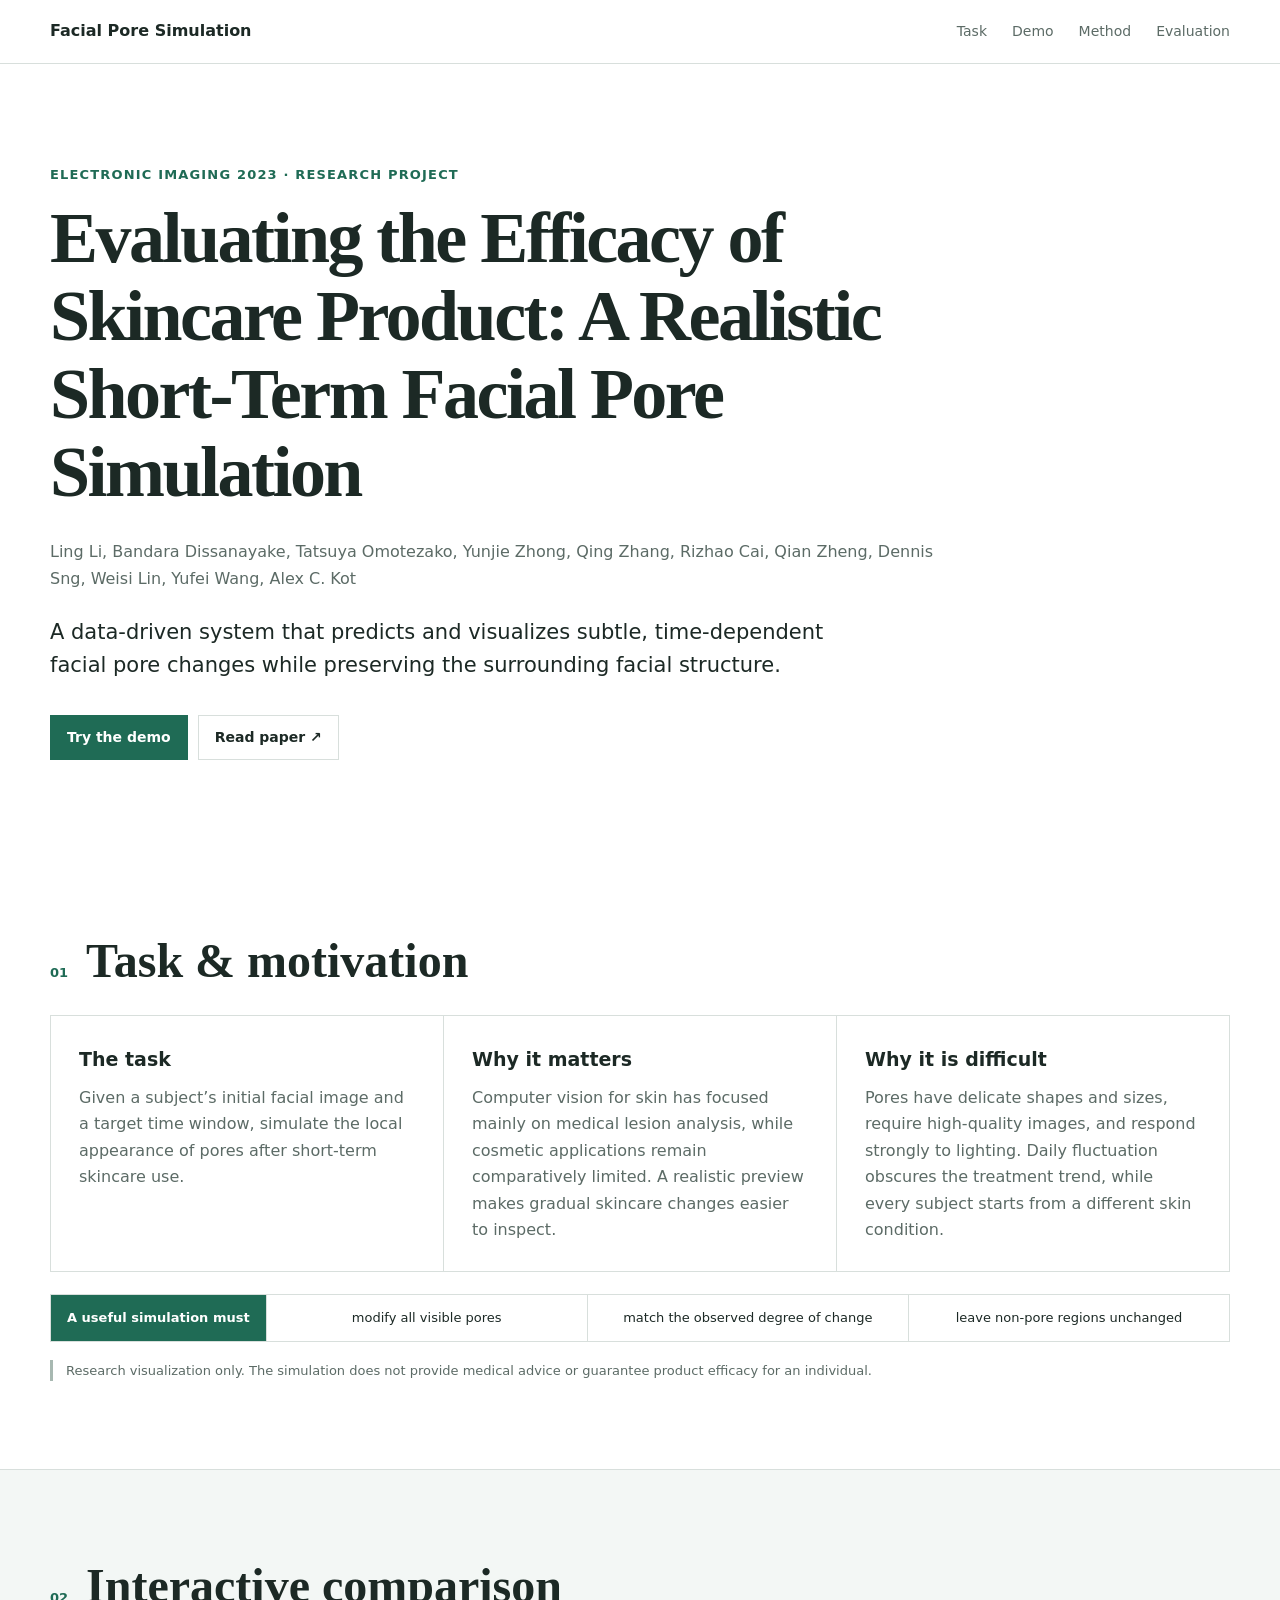
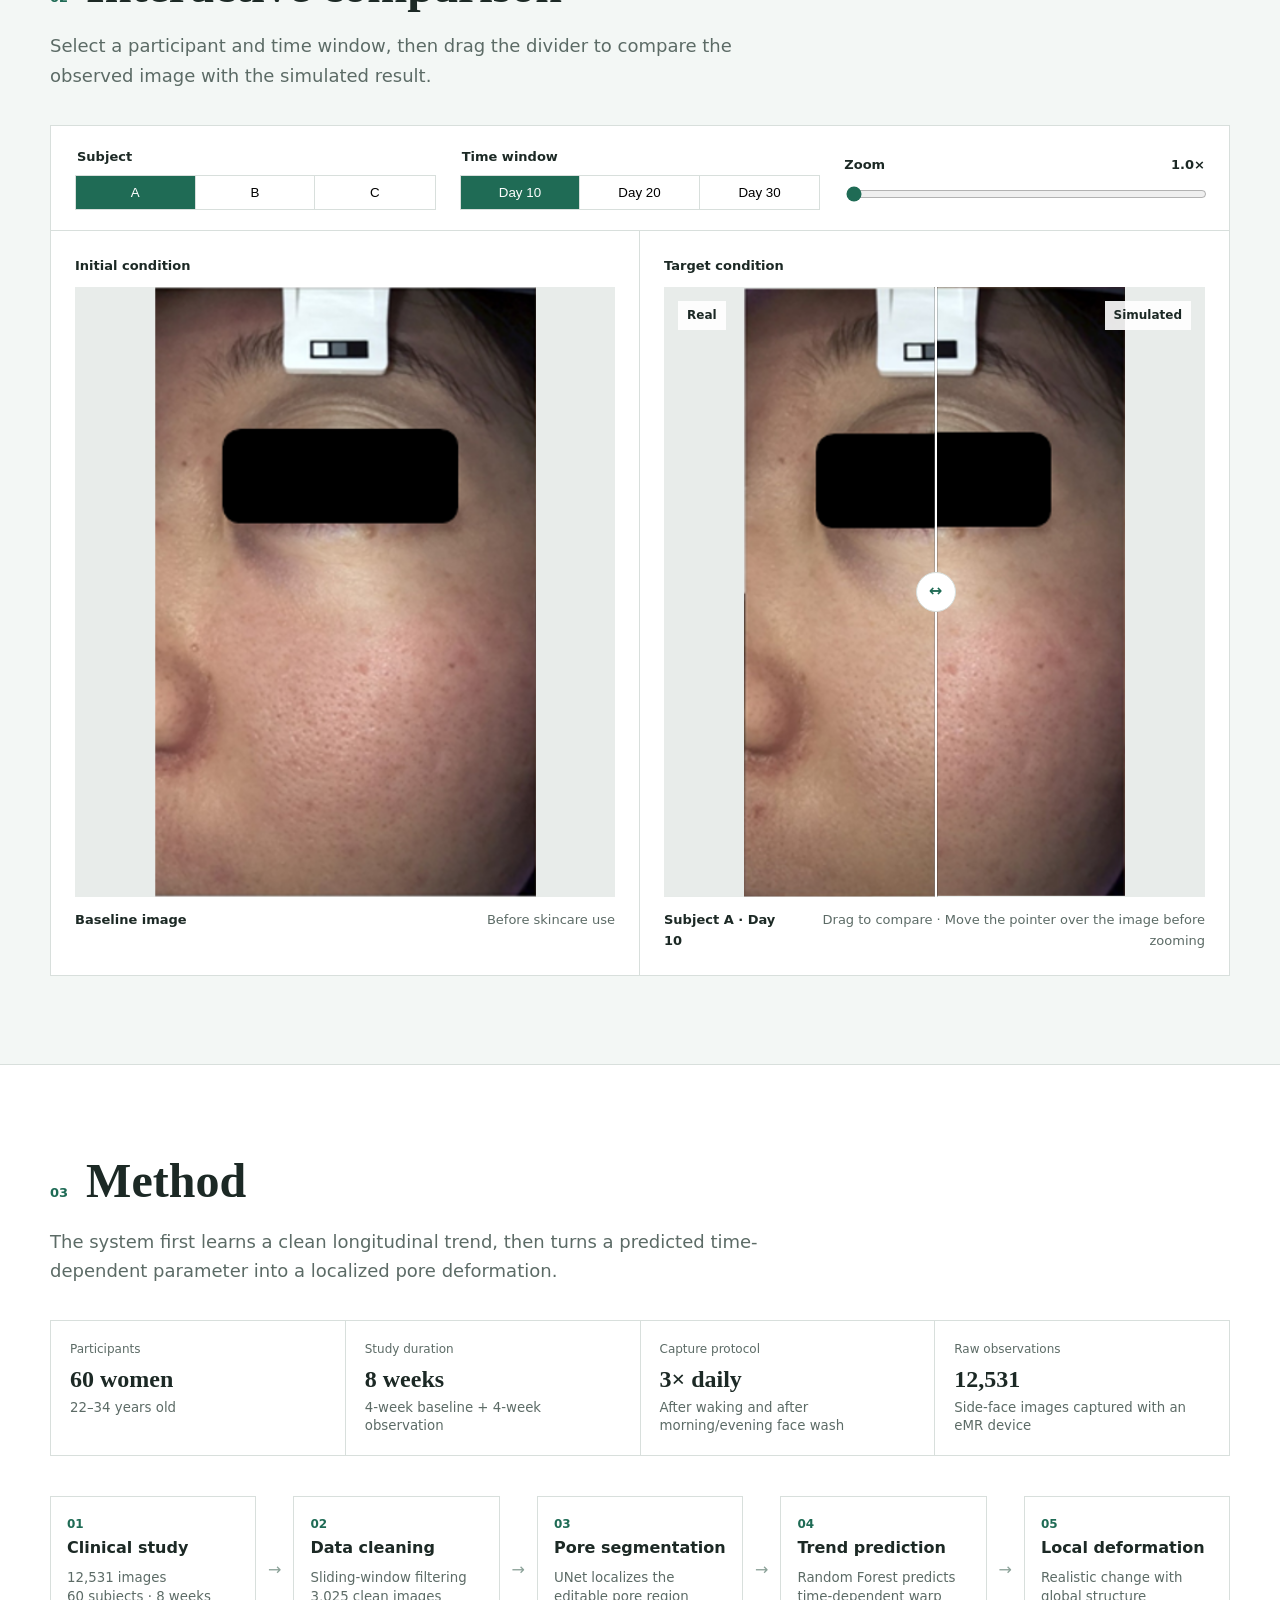
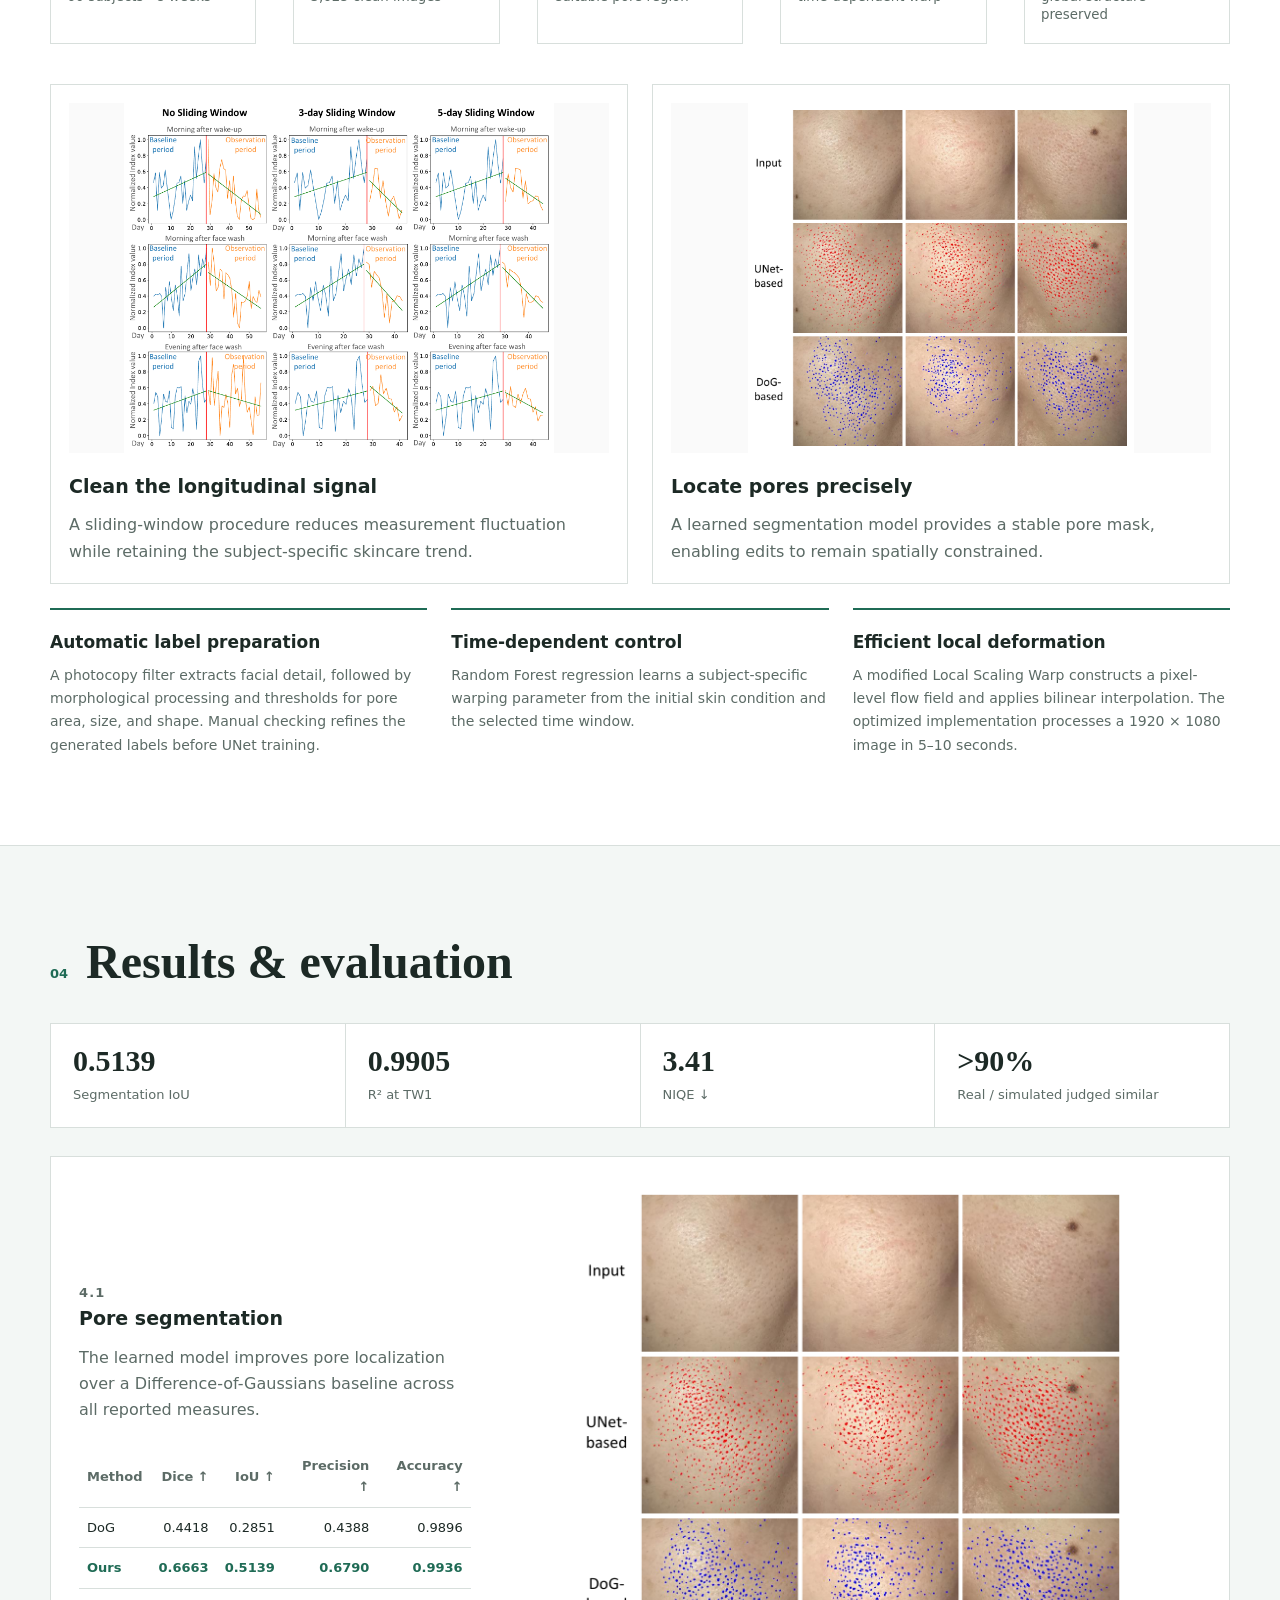
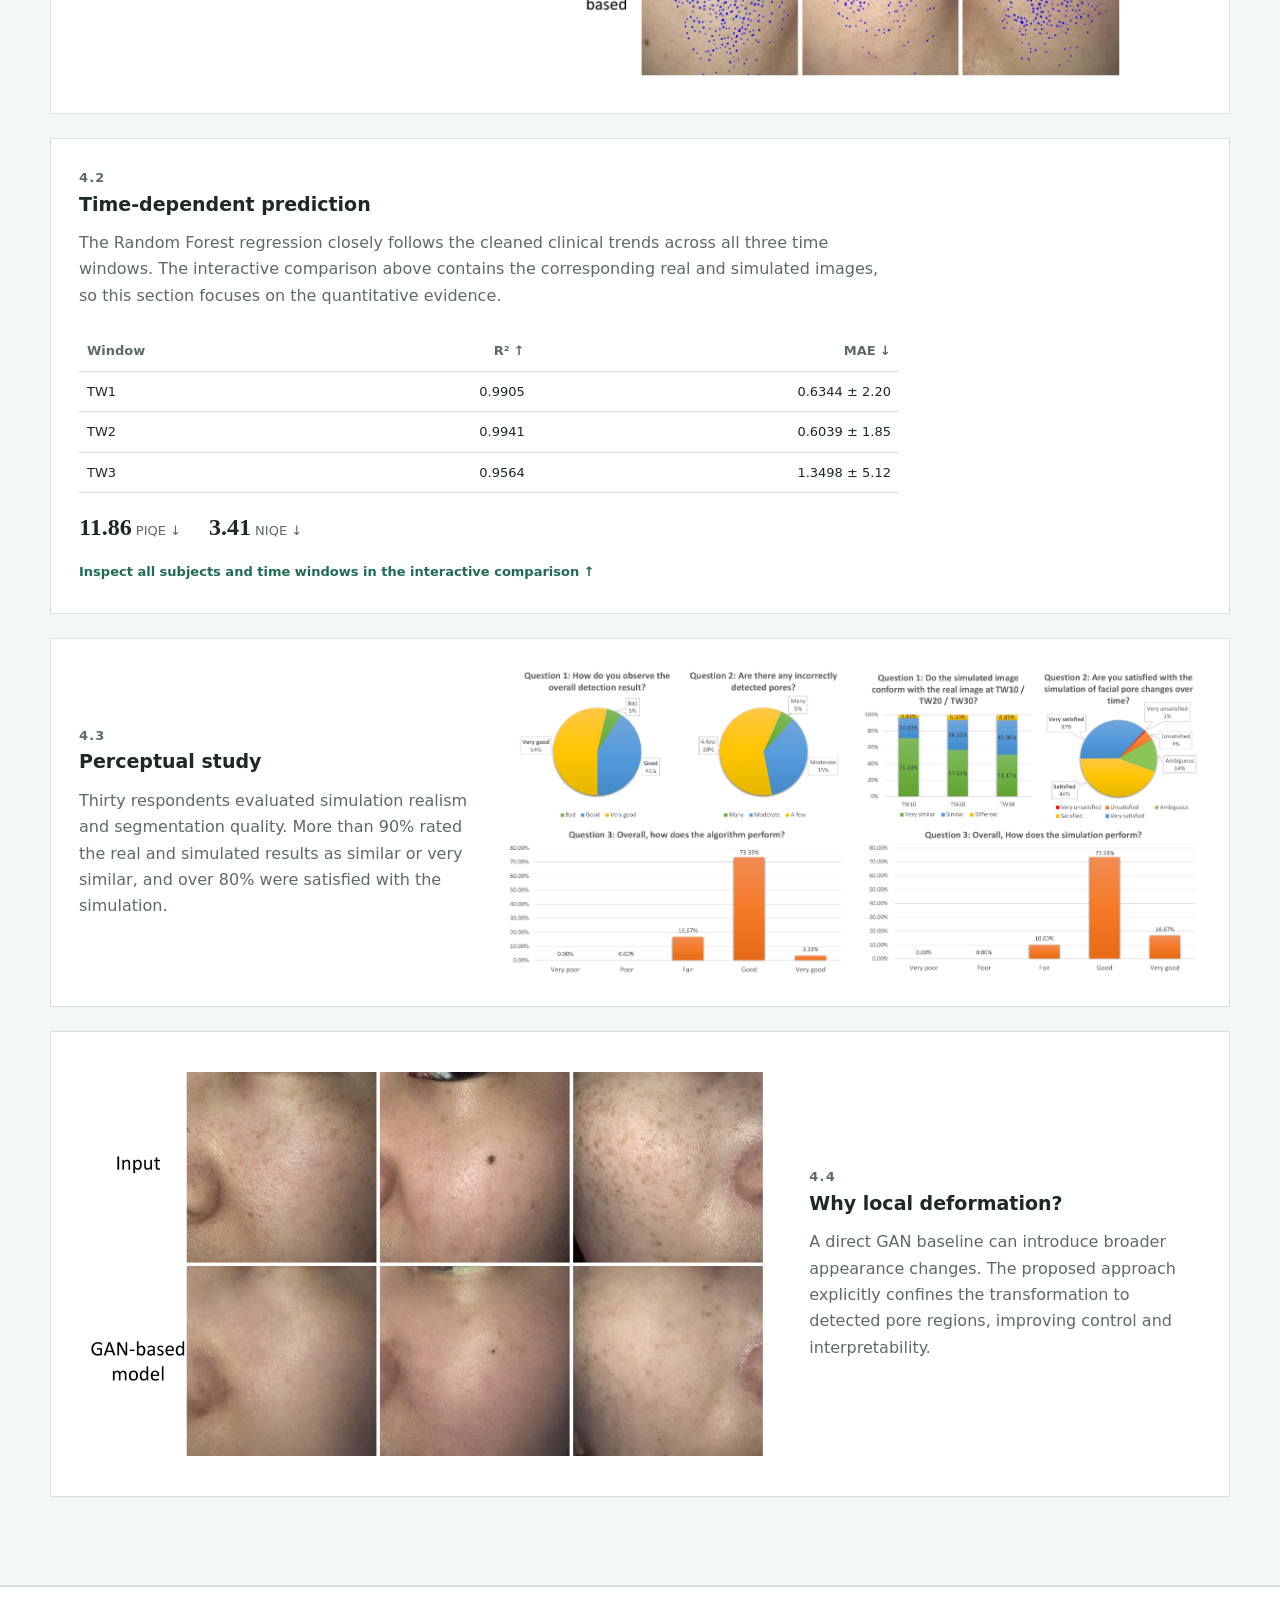
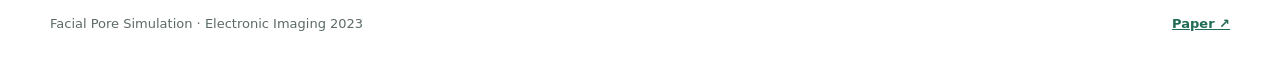
==== FacialPoreSimulation/index.html @ 1a98e74d "Initial research demo portfolio" ====
<!doctype html>
<html lang="en">
<head>
  <meta charset="utf-8">
  <meta name="viewport" content="width=device-width,initial-scale=1">
  <meta name="description" content="Interactive project page for short-term facial pore simulation.">
  <title>Facial Pore Simulation</title>
  <link rel="icon" href="data:image/svg+xml,<svg xmlns=%22http://www.w3.org/2000/svg%22 viewBox=%220 0 100 100%22><circle cx=%2250%22 cy=%2250%22 r=%2242%22 fill=%22%231f6b55%22/><circle cx=%2250%22 cy=%2250%22 r=%2212%22 fill=%22white%22/></svg>">
  <link rel="stylesheet" href="styles.css">
  <link rel="stylesheet" href="playground-layout.css">
</head>
<body>
  <header class="site-header">
    <a class="brand" href="#top">Facial Pore Simulation</a>
    <nav aria-label="Main navigation">
      <a href="#task">Task</a><a href="#demo">Demo</a><a href="#method">Method</a><a href="#evaluation">Evaluation</a>
    </nav>
  </header>

  <main id="top">
    <section class="hero wrap">
      <p class="eyebrow">Electronic Imaging 2023 · Research Project</p>
      <h1>Evaluating the Efficacy of Skincare Product: A Realistic Short-Term Facial Pore Simulation</h1>
      <p class="authors">Ling Li, Bandara Dissanayake, Tatsuya Omotezako, Yunjie Zhong, Qing Zhang, Rizhao Cai, Qian Zheng, Dennis Sng, Weisi Lin, Yufei Wang, Alex C. Kot</p>
      <p class="lead">A data-driven system that predicts and visualizes subtle, time-dependent facial pore changes while preserving the surrounding facial structure.</p>
      <div class="hero-actions"><a class="button primary" href="#demo">Try the demo</a><a class="button" href="assets/FacialPoreSimulation-paper.pdf" target="_blank">Read paper ↗</a></div>
    </section>

    <section id="task" class="section wrap">
      <div class="section-head"><span>01</span><h2>Task &amp; motivation</h2></div>
      <div class="task-grid">
        <article><h3>The task</h3><p>Given a subject’s initial facial image and a target time window, simulate the local appearance of pores after short-term skincare use.</p></article>
        <article><h3>Why it matters</h3><p>Computer vision for skin has focused mainly on medical lesion analysis, while cosmetic applications remain comparatively limited. A realistic preview makes gradual skincare changes easier to inspect.</p></article>
        <article><h3>Why it is difficult</h3><p>Pores have delicate shapes and sizes, require high-quality images, and respond strongly to lighting. Daily fluctuation obscures the treatment trend, while every subject starts from a different skin condition.</p></article>
      </div>
      <div class="requirements"><strong>A useful simulation must</strong><span>modify all visible pores</span><span>match the observed degree of change</span><span>leave non-pore regions unchanged</span></div>
      <p class="disclaimer">Research visualization only. The simulation does not provide medical advice or guarantee product efficacy for an individual.</p>
    </section>

    <section id="demo" class="section section-tint">
      <div class="wrap">
        <div class="section-head"><span>02</span><h2>Interactive comparison</h2></div>
        <p class="section-intro">Select a participant and time window, then drag the divider to compare the observed image with the simulated result.</p>
        <div class="playground">
          <aside class="controls">
            <fieldset><legend>Subject</legend><div class="segmented" id="subject-controls"><button class="active" data-subject="a">A</button><button data-subject="b">B</button><button data-subject="c">C</button></div></fieldset>
            <fieldset><legend>Time window</legend><div class="segmented" id="time-controls"><button class="active" data-time="tw10">Day 10</button><button data-time="tw20">Day 20</button><button data-time="tw30">Day 30</button></div></fieldset>
            <div class="zoom-control"><label class="zoom-label" for="zoom">Zoom <output id="zoom-value">1.0×</output></label><input id="zoom" type="range" min="1" max="2.5" step="0.1" value="1"></div>
          </aside>
          <div class="baseline-panel">
            <p class="panel-label">Initial condition</p>
            <div class="baseline"><img id="baseline-image" src="cases/a-baseline.png" alt="Initial facial image for Subject A"></div>
            <div class="viewer-note"><strong>Baseline image</strong><span>Before skincare use</span></div>
          </div>
          <div class="viewer-column">
            <p class="panel-label">Target condition</p>
            <div class="compare" id="compare" style="--position:50%;--zoom:1">
              <img id="sim-image" class="compare-image" src="cases/a-tw10-simulated.png" alt="Simulated result">
              <div class="real-layer"><img id="real-image" class="compare-image" src="cases/a-tw10-real.png" alt="Real observation"></div>
              <span class="tag tag-left">Real</span><span class="tag tag-right">Simulated</span><div class="divider" aria-hidden="true"></div>
              <input id="comparison-slider" aria-label="Compare real and simulated images" type="range" min="0" max="100" value="50">
            </div>
            <div class="viewer-note"><strong id="selection-title">Subject A · Day 10</strong><span>Drag to compare · Move the pointer over the image before zooming</span></div>
          </div>
        </div>
      </div>
    </section>

    <section id="method" class="section wrap">
      <div class="section-head"><span>03</span><h2>Method</h2></div>
      <p class="section-intro">The system first learns a clean longitudinal trend, then turns a predicted time-dependent parameter into a localized pore deformation.</p>
      <div class="study-design">
        <div><span>Participants</span><strong>60 women</strong><small>22–34 years old</small></div>
        <div><span>Study duration</span><strong>8 weeks</strong><small>4-week baseline + 4-week observation</small></div>
        <div><span>Capture protocol</span><strong>3× daily</strong><small>After waking and after morning/evening face wash</small></div>
        <div><span>Raw observations</span><strong>12,531</strong><small>Side-face images captured with an eMR device</small></div>
      </div>
      <div class="pipeline" aria-label="Method pipeline">
        <div><b>01</b><strong>Clinical study</strong><small>12,531 images<br>60 subjects · 8 weeks</small></div><i>→</i>
        <div><b>02</b><strong>Data cleaning</strong><small>Sliding-window filtering<br>3,025 clean images</small></div><i>→</i>
        <div><b>03</b><strong>Pore segmentation</strong><small>UNet localizes the<br>editable pore region</small></div><i>→</i>
        <div><b>04</b><strong>Trend prediction</strong><small>Random Forest predicts<br>time-dependent warp</small></div><i>→</i>
        <div><b>05</b><strong>Local deformation</strong><small>Realistic change with<br>global structure preserved</small></div>
      </div>
      <div class="method-grid">
        <article class="figure-card"><a href="assets/sliding-window.png" target="_blank"><img src="assets/sliding-window.png" alt="Sliding-window data cleaning"></a><h3>Clean the longitudinal signal</h3><p>A sliding-window procedure reduces measurement fluctuation while retaining the subject-specific skincare trend.</p></article>
        <article class="figure-card"><a href="assets/segmentation-comparison.png" target="_blank"><img src="assets/segmentation-comparison.png" alt="Pore segmentation comparison"></a><h3>Locate pores precisely</h3><p>A learned segmentation model provides a stable pore mask, enabling edits to remain spatially constrained.</p></article>
      </div>
      <div class="method-notes">
        <article><h3>Automatic label preparation</h3><p>A photocopy filter extracts facial detail, followed by morphological processing and thresholds for pore area, size, and shape. Manual checking refines the generated labels before UNet training.</p></article>
        <article><h3>Time-dependent control</h3><p>Random Forest regression learns a subject-specific warping parameter from the initial skin condition and the selected time window.</p></article>
        <article><h3>Efficient local deformation</h3><p>A modified Local Scaling Warp constructs a pixel-level flow field and applies bilinear interpolation. The optimized implementation processes a 1920 × 1080 image in 5–10 seconds.</p></article>
      </div>
    </section>

    <section id="evaluation" class="section section-tint">
      <div class="wrap">
        <div class="section-head"><span>04</span><h2>Results &amp; evaluation</h2></div>
        <div class="metrics">
          <div><strong>0.5139</strong><span>Segmentation IoU</span></div><div><strong>0.9905</strong><span>R² at TW1</span></div><div><strong>3.41</strong><span>NIQE ↓</span></div><div><strong>&gt;90%</strong><span>Real / simulated judged similar</span></div>
        </div>

        <article class="eval-block"><div class="eval-copy"><p class="subnumber">4.1</p><h3>Pore segmentation</h3><p>The learned model improves pore localization over a Difference-of-Gaussians baseline across all reported measures.</p><table><thead><tr><th>Method</th><th>Dice ↑</th><th>IoU ↑</th><th>Precision ↑</th><th>Accuracy ↑</th></tr></thead><tbody><tr><td>DoG</td><td>0.4418</td><td>0.2851</td><td>0.4388</td><td>0.9896</td></tr><tr class="best"><td>Ours</td><td>0.6663</td><td>0.5139</td><td>0.6790</td><td>0.9936</td></tr></tbody></table></div><a class="eval-figure" href="assets/segmentation-comparison.png" target="_blank"><img src="assets/segmentation-comparison.png" alt="Segmentation comparison results"></a></article>

        <article class="eval-block eval-text-only"><div class="eval-copy"><p class="subnumber">4.2</p><h3>Time-dependent prediction</h3><p>The Random Forest regression closely follows the cleaned clinical trends across all three time windows. The interactive comparison above contains the corresponding real and simulated images, so this section focuses on the quantitative evidence.</p><table><thead><tr><th>Window</th><th>R² ↑</th><th>MAE ↓</th></tr></thead><tbody><tr><td>TW1</td><td>0.9905</td><td>0.6344 ± 2.20</td></tr><tr><td>TW2</td><td>0.9941</td><td>0.6039 ± 1.85</td></tr><tr><td>TW3</td><td>0.9564</td><td>1.3498 ± 5.12</td></tr></tbody></table><div class="quality-inline"><span><strong>11.86</strong> PIQE ↓</span><span><strong>3.41</strong> NIQE ↓</span></div><a class="inline-link" href="#demo">Inspect all subjects and time windows in the interactive comparison ↑</a></div></article>

        <article class="eval-block"><div class="eval-copy"><p class="subnumber">4.3</p><h3>Perceptual study</h3><p>Thirty respondents evaluated simulation realism and segmentation quality. More than 90% rated the real and simulated results as similar or very similar, and over 80% were satisfied with the simulation.</p></div><div class="study-pair"><a href="assets/segmentation-study.png" target="_blank"><img src="assets/segmentation-study.png" alt="Segmentation perception study"></a><a href="assets/simulation-study.png" target="_blank"><img src="assets/simulation-study.png" alt="Simulation perception study"></a></div></article>

        <article class="eval-block reverse"><div class="eval-copy"><p class="subnumber">4.4</p><h3>Why local deformation?</h3><p>A direct GAN baseline can introduce broader appearance changes. The proposed approach explicitly confines the transformation to detected pore regions, improving control and interpretability.</p></div><a class="eval-figure" href="assets/gan-baseline.png" target="_blank"><img src="assets/gan-baseline.png" alt="GAN baseline comparison"></a></article>
      </div>
    </section>
  </main>
  <footer><div class="wrap"><span>Facial Pore Simulation · Electronic Imaging 2023</span><a href="assets/FacialPoreSimulation-paper.pdf" target="_blank">Paper ↗</a></div></footer>
  <script src="app.js"></script>
</body>
</html>
---- FacialPoreSimulation/styles.css ----
:root{--ink:#1c2925;--muted:#5c6b66;--line:#d8dfdc;--green:#1f6b55;--pale:#f3f7f5;--white:#fff;--max:1180px}*{box-sizing:border-box}html{scroll-behavior:smooth}body{margin:0;color:var(--ink);font:16px/1.65 Inter,ui-sans-serif,system-ui,-apple-system,BlinkMacSystemFont,"Segoe UI",sans-serif;background:#fff}img{display:block;max-width:100%}a{color:inherit}.wrap{width:min(calc(100% - 40px),var(--max));margin:auto}.site-header{height:64px;padding:0 max(20px,calc((100% - var(--max))/2));display:flex;align-items:center;justify-content:space-between;border-bottom:1px solid var(--line);background:rgba(255,255,255,.96);position:sticky;top:0;z-index:20}.brand{font-weight:750;text-decoration:none}.site-header nav{display:flex;gap:25px}.site-header nav a{font-size:14px;text-decoration:none;color:var(--muted)}.site-header nav a:hover{color:var(--green)}.hero{padding:100px 0 85px}.eyebrow,.subnumber{margin:0 0 15px;color:var(--green);font-size:13px;font-weight:800;letter-spacing:.09em;text-transform:uppercase}.hero h1{max-width:980px;margin:0;font-family:Georgia,serif;font-size:clamp(42px,6vw,72px);line-height:1.08;letter-spacing:-.035em}.authors{max-width:920px;margin:28px 0 0;color:var(--muted)}.lead{max-width:780px;margin:24px 0 0;font-size:21px;line-height:1.55}.hero-actions{display:flex;gap:10px;margin-top:34px}.button{display:inline-block;padding:10px 16px;border:1px solid var(--line);text-decoration:none;font-weight:700;font-size:14px}.button.primary{color:#fff;background:var(--green);border-color:var(--green)}.section{padding:88px 0}.section-tint{background:var(--pale);border-block:1px solid var(--line)}.section-head{display:flex;align-items:baseline;gap:18px;margin-bottom:26px}.section-head span{color:var(--green);font-size:13px;font-weight:800}.section h2{margin:0;font:700 clamp(32px,4vw,48px)/1.15 Georgia,serif}.section-intro{max-width:760px;margin:-8px 0 34px;color:var(--muted);font-size:18px}.task-grid{display:grid;grid-template-columns:repeat(3,1fr);gap:1px;background:var(--line);border:1px solid var(--line)}.task-grid article{padding:28px;background:#fff}.task-grid h3,.figure-card h3,.eval-copy h3{margin:0 0 10px;font-size:19px}.task-grid p,.figure-card p,.eval-copy p{margin:0;color:var(--muted)}.disclaimer{margin:18px 0 0;padding-left:13px;border-left:3px solid #a7b8b1;color:var(--muted);font-size:13px}.playground{display:grid;grid-template-columns:250px 1fr;border:1px solid var(--line);background:#fff}.controls{padding:24px;border-right:1px solid var(--line)}fieldset{padding:0;margin:0 0 22px;border:0}legend,.control-label,.zoom-label{display:block;margin-bottom:8px;font-size:13px;font-weight:750}.segmented{display:grid;grid-template-columns:repeat(3,1fr);border:1px solid var(--line)}.segmented button{padding:9px 5px;border:0;border-right:1px solid var(--line);background:#fff;cursor:pointer}.segmented button:last-child{border:0}.segmented button.active{background:var(--green);color:#fff}.baseline{margin:22px 0}.baseline img{width:100%;height:190px;object-fit:cover;object-position:center 40%;background:#eee}.baseline small{display:block;margin-top:7px;color:var(--muted)}.zoom-label{display:flex;justify-content:space-between}.controls input{width:100%;accent-color:var(--green)}.viewer-column{min-width:0;padding:24px}.compare{--position:50%;--zoom:1;position:relative;height:610px;overflow:hidden;background:#e8ecea;touch-action:none}.compare-image{position:absolute;width:100%;height:100%;object-fit:contain;background:#e8ecea;transform:scale(var(--zoom));transform-origin:var(--origin-x,50%) var(--origin-y,50%)}.real-layer{position:absolute;inset:0;overflow:hidden;clip-path:inset(0 calc(100% - var(--position)) 0 0)}.real-layer .compare-image{max-width:none}.divider{position:absolute;z-index:4;top:0;bottom:0;left:var(--position);width:2px;background:#fff;box-shadow:0 0 0 1px rgba(0,0,0,.2)}.divider:after{content:"↔";position:absolute;top:50%;left:50%;transform:translate(-50%,-50%);display:grid;place-items:center;width:38px;height:38px;border-radius:50%;color:var(--green);background:#fff;border:1px solid var(--line);font-weight:800}.compare>input{position:absolute;z-index:5;inset:0;width:100%;height:100%;margin:0;opacity:0;cursor:ew-resize}.tag{position:absolute;z-index:6;top:14px;padding:5px 9px;background:rgba(255,255,255,.9);font-size:12px;font-weight:800;pointer-events:none}.tag-left{left:14px}.tag-right{right:14px}.viewer-note{display:flex;justify-content:space-between;gap:20px;margin-top:12px;font-size:13px}.viewer-note span{color:var(--muted);text-align:right}.pipeline{display:grid;grid-template-columns:1fr auto 1fr auto 1fr auto 1fr auto 1fr;gap:12px;align-items:stretch;margin:40px 0}.pipeline div{padding:18px 16px;border:1px solid var(--line);background:#fff}.pipeline b{display:block;color:var(--green);font-size:12px}.pipeline strong,.pipeline small{display:block}.pipeline small{margin-top:8px;color:var(--muted);line-height:1.4}.pipeline i{align-self:center;color:#8ba198;font-style:normal}.method-grid{display:grid;grid-template-columns:1fr 1fr;gap:24px}.figure-card{border:1px solid var(--line);padding:18px}.figure-card a{display:flex;align-items:center;justify-content:center;height:350px;background:#fafafa}.figure-card img{width:100%;height:100%;object-fit:contain}.figure-card h3{margin-top:18px}.metrics{display:grid;grid-template-columns:repeat(4,1fr);gap:1px;background:var(--line);border:1px solid var(--line);margin:34px 0 28px}.metrics div{padding:22px;background:#fff}.metrics strong,.metrics span{display:block}.metrics strong{font:700 30px/1 Georgia,serif}.metrics span{margin-top:8px;color:var(--muted);font-size:13px}.eval-block{display:grid;grid-template-columns:minmax(280px,.72fr) minmax(0,1.28fr);gap:34px;align-items:center;margin-top:24px;padding:28px;border:1px solid var(--line);background:#fff}.eval-block.reverse{grid-template-columns:minmax(0,1.28fr) minmax(280px,.72fr)}.eval-block.reverse .eval-copy{order:2}.eval-figure{display:flex;align-items:center;justify-content:center;min-height:310px}.eval-figure img{width:100%;max-height:500px;object-fit:contain}.eval-figure.wide{min-height:360px}.eval-copy table{width:100%;margin-top:22px;border-collapse:collapse;font-size:13px}.eval-copy th,.eval-copy td{padding:9px 8px;border-bottom:1px solid var(--line);text-align:right}.eval-copy th:first-child,.eval-copy td:first-child{text-align:left}.eval-copy th{color:var(--muted);font-weight:650}.eval-copy tr.best{color:var(--green);font-weight:750}.study-pair{display:grid;grid-template-columns:1fr 1fr;gap:14px}.study-pair a{display:flex;align-items:center;min-height:300px}.study-pair img{width:100%;max-height:440px;object-fit:contain}footer{padding:26px 0;border-top:1px solid var(--line);font-size:13px;color:var(--muted)}footer .wrap{display:flex;justify-content:space-between}footer a{color:var(--green);font-weight:700}@media(max-width:850px){.site-header nav{display:none}.hero{padding:70px 0}.task-grid,.method-grid{grid-template-columns:1fr}.playground{grid-template-columns:1fr}.controls{border-right:0;border-bottom:1px solid var(--line)}.baseline img{height:220px}.compare{height:520px}.pipeline{grid-template-columns:1fr}.pipeline i{display:none}.metrics{grid-template-columns:1fr 1fr}.eval-block,.eval-block.reverse{grid-template-columns:1fr}.eval-block.reverse .eval-copy{order:0}.study-pair{grid-template-columns:1fr}.viewer-note{display:block}.viewer-note span{display:block;text-align:left}}@media(max-width:520px){.wrap{width:min(calc(100% - 24px),var(--max))}.hero h1{font-size:38px}.section{padding:64px 0}.playground,.eval-block{margin-inline:-4px}.viewer-column,.controls,.eval-block{padding:16px}.compare{height:440px}.metrics{grid-template-columns:1fr}.hero-actions{flex-wrap:wrap}}
---- FacialPoreSimulation/playground-layout.css ----
.playground{grid-template-columns:1fr 1fr}
.controls{grid-column:1/-1;display:grid;grid-template-columns:1fr 1fr 1fr;gap:24px;align-items:end;padding:20px 24px;border-right:0;border-bottom:1px solid var(--line)}
.controls fieldset{margin:0}
.baseline-panel,.viewer-column{min-width:0;padding:24px}
.baseline-panel{border-right:1px solid var(--line)}
.panel-label{display:block;margin:0 0 10px;font-size:13px;font-weight:750}
.baseline{height:610px;margin:0;overflow:hidden;background:#e8ecea}
.baseline img{width:100%;height:100%;object-fit:contain;background:#e8ecea}
@media(max-width:850px){.playground{grid-template-columns:1fr}.controls{grid-column:auto;grid-template-columns:1fr}.baseline-panel{border-right:0;border-bottom:1px solid var(--line)}.baseline,.compare{height:520px}}
@media(max-width:520px){.baseline-panel{padding:16px}.baseline,.compare{height:440px}}
.requirements{display:flex;gap:0;margin-top:22px;border:1px solid var(--line);font-size:13px}.requirements strong,.requirements span{padding:12px 16px}.requirements strong{color:#fff;background:var(--green)}.requirements span{flex:1;border-left:1px solid var(--line);text-align:center}.study-design{display:grid;grid-template-columns:repeat(4,1fr);gap:1px;margin:34px 0;background:var(--line);border:1px solid var(--line)}.study-design div{padding:19px;background:#fff}.study-design span,.study-design strong,.study-design small{display:block}.study-design span{color:var(--muted);font-size:12px}.study-design strong{margin:5px 0;font:700 24px/1.2 Georgia,serif}.study-design small{color:var(--muted);line-height:1.4}.method-notes{display:grid;grid-template-columns:repeat(3,1fr);gap:24px;margin-top:24px}.method-notes article{padding-top:18px;border-top:2px solid var(--green)}.method-notes h3{margin:0 0 8px;font-size:17px}.method-notes p{margin:0;color:var(--muted);font-size:14px}.eval-block.eval-text-only{display:block}.eval-text-only .eval-copy{max-width:820px}.quality-inline{display:flex;gap:28px;margin-top:22px}.quality-inline span{color:var(--muted);font-size:13px}.quality-inline strong{color:var(--ink);font:700 24px/1 Georgia,serif}.inline-link{display:inline-block;margin-top:20px;color:var(--green);font-size:13px;font-weight:750;text-decoration:none}@media(max-width:850px){.requirements{display:grid}.requirements span{border-left:0;border-top:1px solid var(--line);text-align:left}.study-design{grid-template-columns:1fr 1fr}.method-notes{grid-template-columns:1fr}}@media(max-width:520px){.study-design{grid-template-columns:1fr}}
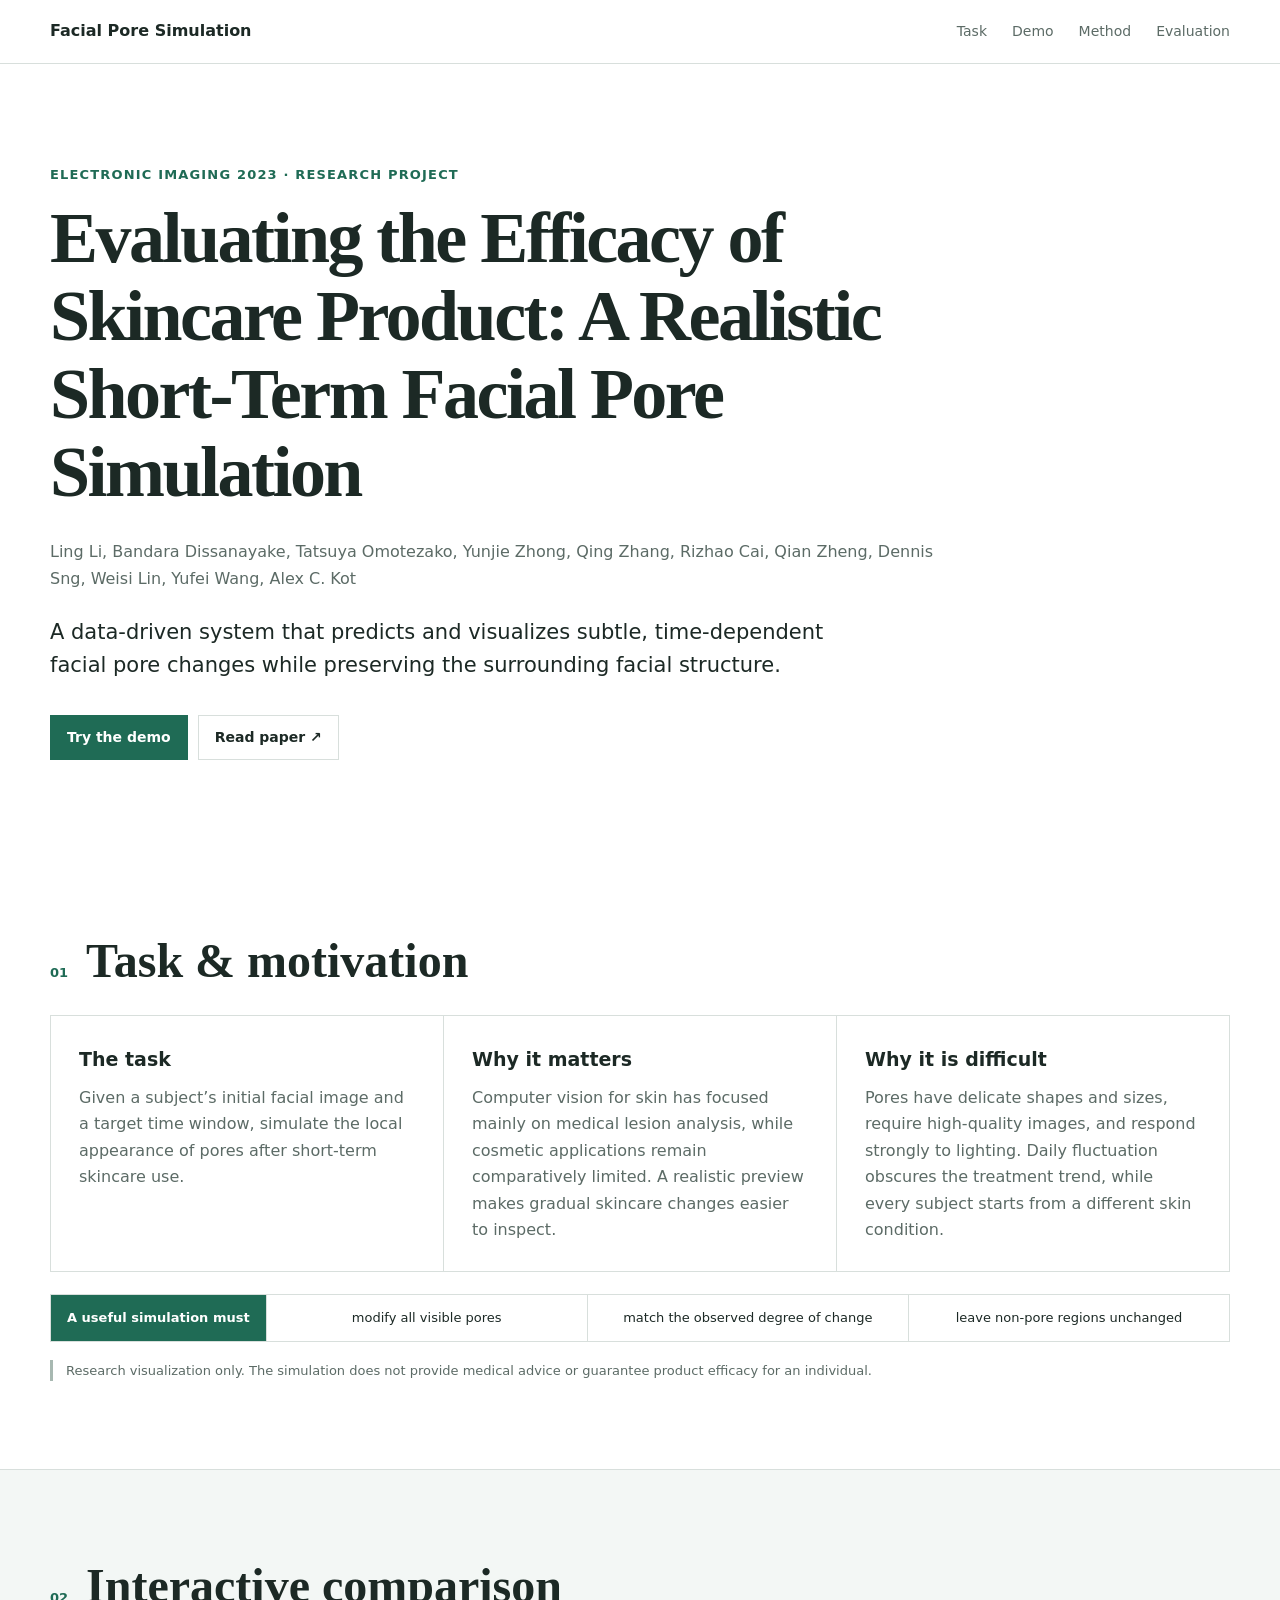
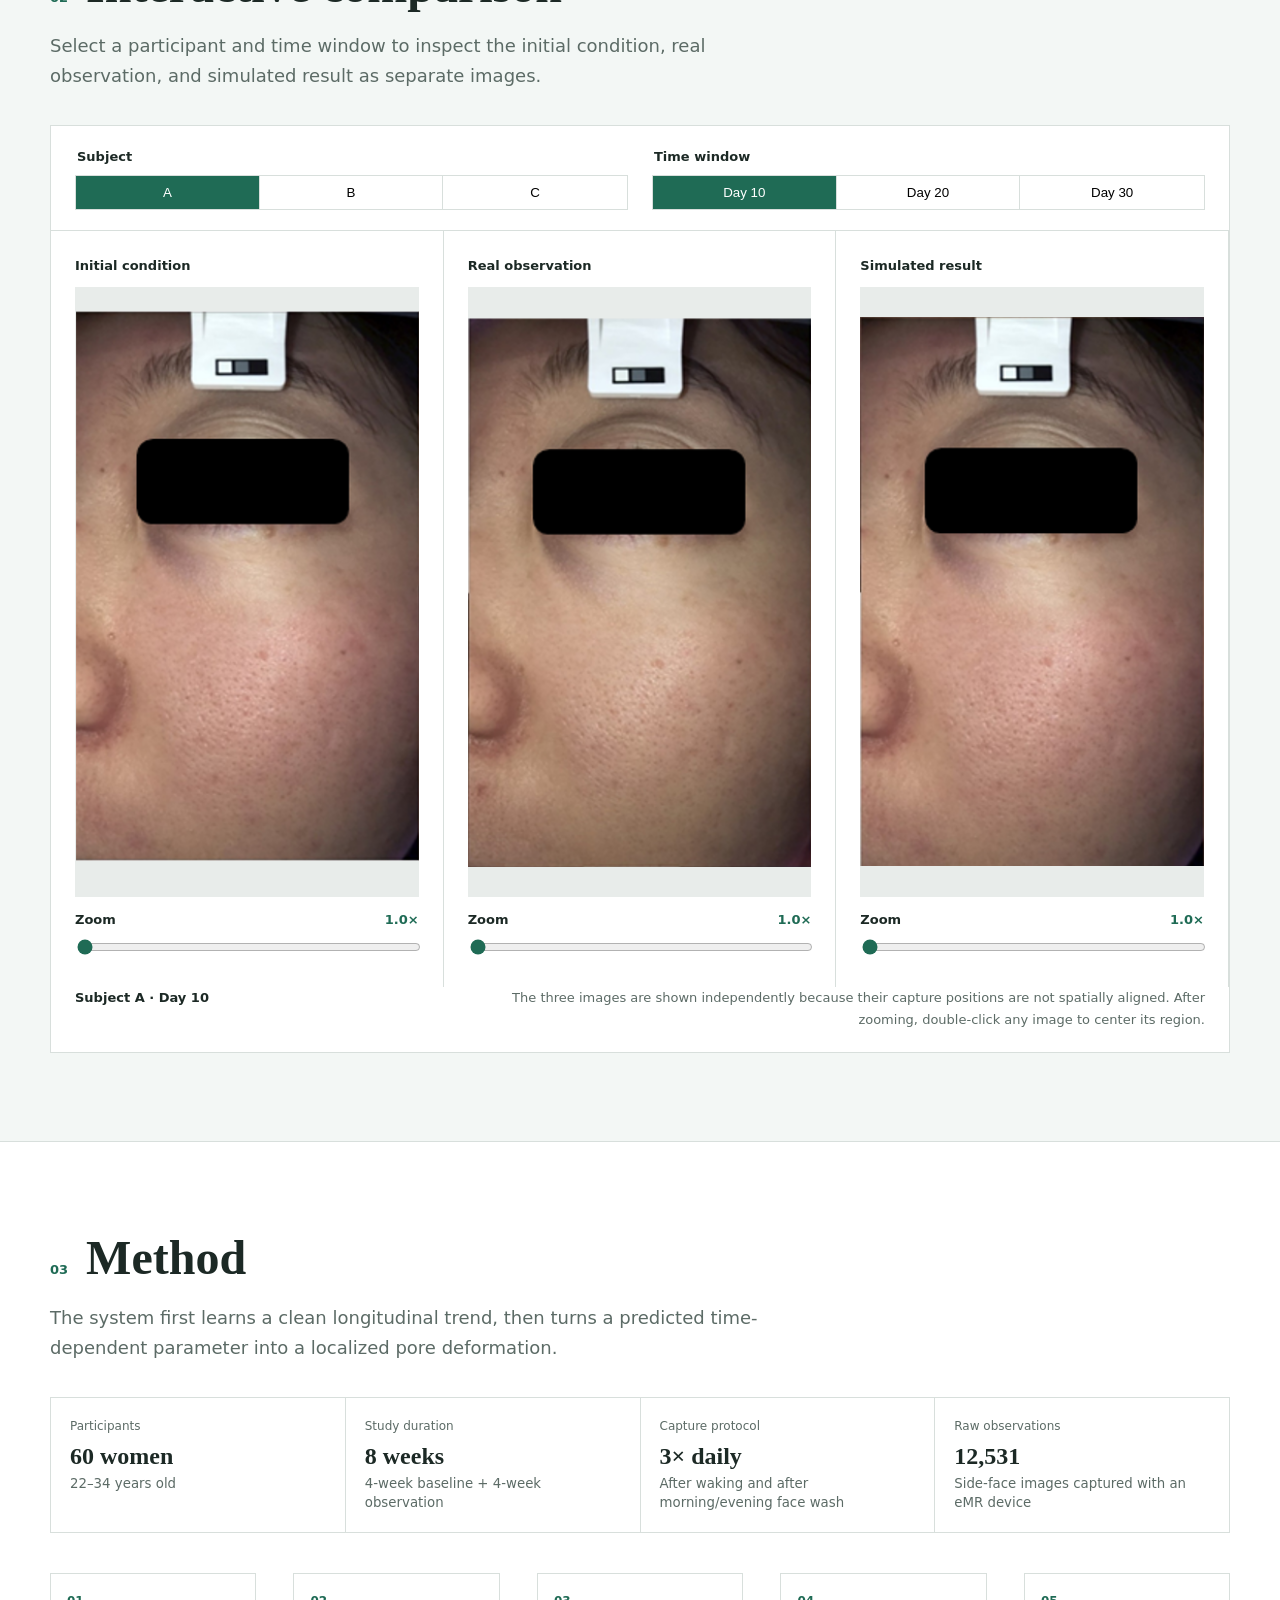
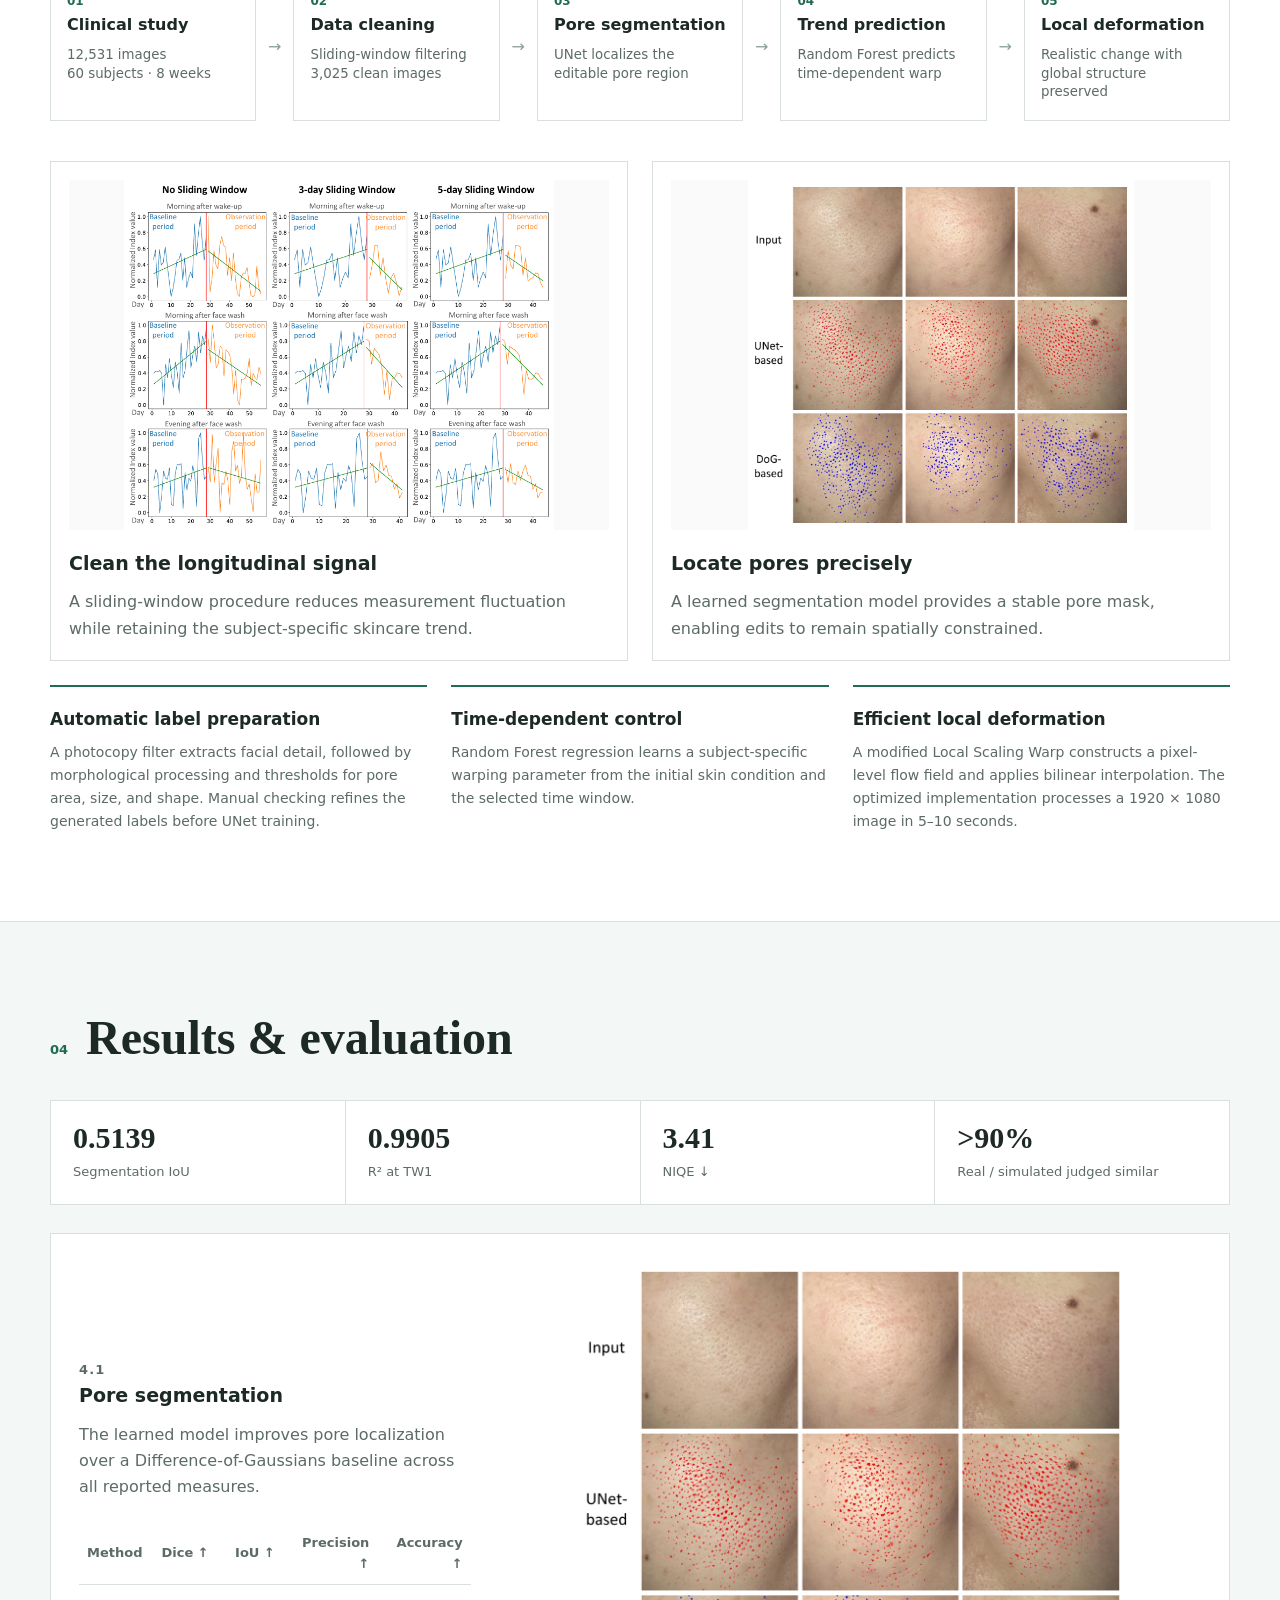
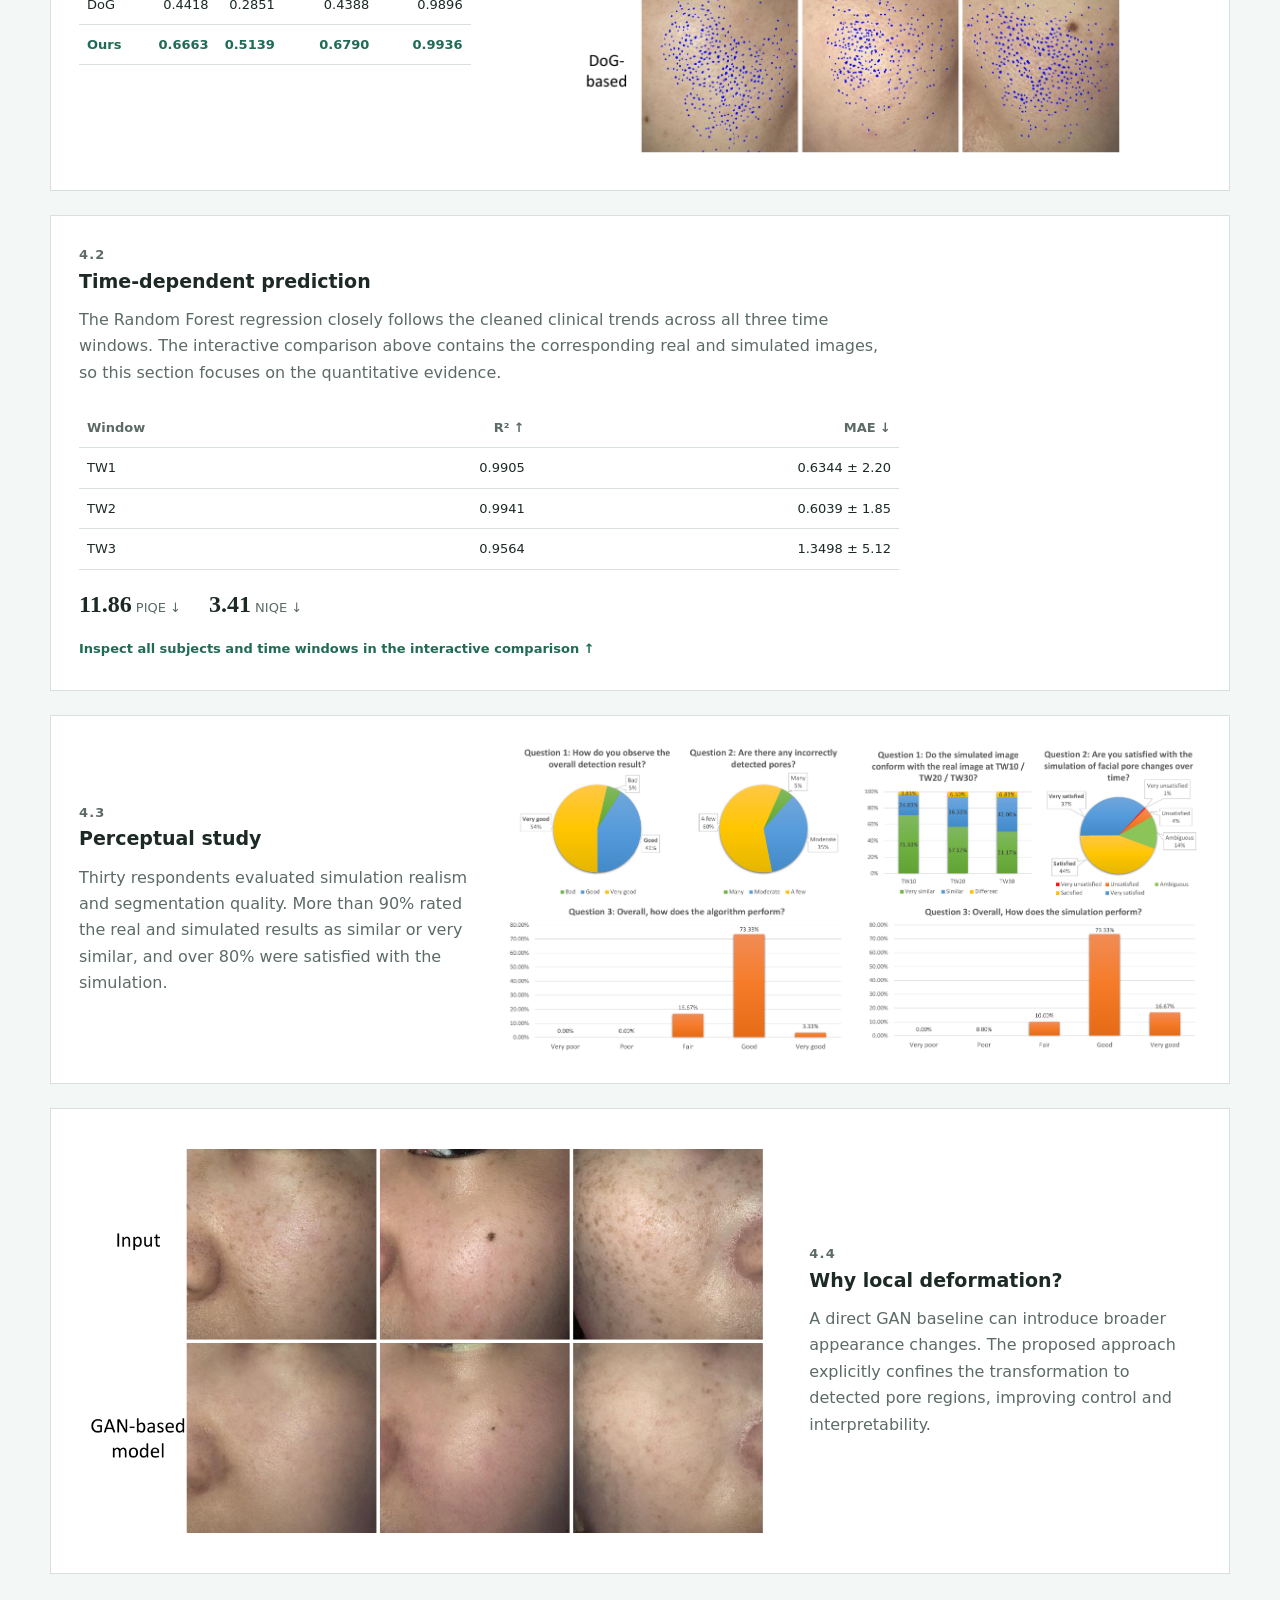
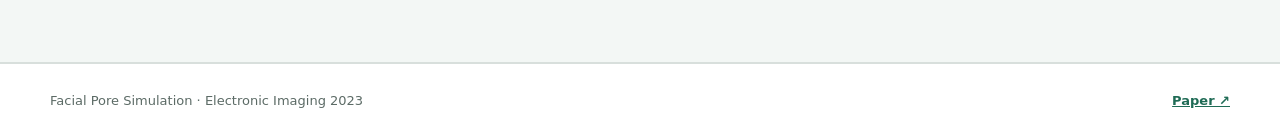
==== commit 8082a9ca: "Improve pore demo image inspection" ====
--- a/FacialPoreSimulation/index.html
+++ b/FacialPoreSimulation/index.html
@@ -8,6 +8,7 @@
   <link rel="icon" href="data:image/svg+xml,<svg xmlns=%22http://www.w3.org/2000/svg%22 viewBox=%220 0 100 100%22><circle cx=%2250%22 cy=%2250%22 r=%2242%22 fill=%22%231f6b55%22/><circle cx=%2250%22 cy=%2250%22 r=%2212%22 fill=%22white%22/></svg>">
   <link rel="stylesheet" href="styles.css">
   <link rel="stylesheet" href="playground-layout.css">
+  <link rel="stylesheet" href="comparison-interaction.css">
 </head>
 <body>
   <header class="site-header">
@@ -40,28 +41,20 @@
     <section id="demo" class="section section-tint">
       <div class="wrap">
         <div class="section-head"><span>02</span><h2>Interactive comparison</h2></div>
-        <p class="section-intro">Select a participant and time window, then drag the divider to compare the observed image with the simulated result.</p>
+        <p class="section-intro">Select a participant and time window to inspect the initial condition, real observation, and simulated result as separate images.</p>
         <div class="playground">
           <aside class="controls">
             <fieldset><legend>Subject</legend><div class="segmented" id="subject-controls"><button class="active" data-subject="a">A</button><button data-subject="b">B</button><button data-subject="c">C</button></div></fieldset>
             <fieldset><legend>Time window</legend><div class="segmented" id="time-controls"><button class="active" data-time="tw10">Day 10</button><button data-time="tw20">Day 20</button><button data-time="tw30">Day 30</button></div></fieldset>
-            <div class="zoom-control"><label class="zoom-label" for="zoom">Zoom <output id="zoom-value">1.0×</output></label><input id="zoom" type="range" min="1" max="2.5" step="0.1" value="1"></div>
           </aside>
           <div class="baseline-panel">
             <p class="panel-label">Initial condition</p>
-            <div class="baseline"><img id="baseline-image" src="cases/a-baseline.png" alt="Initial facial image for Subject A"></div>
-            <div class="viewer-note"><strong>Baseline image</strong><span>Before skincare use</span></div>
+            <div class="baseline" id="baseline-view"><img id="baseline-image" src="cases/a-baseline.png" alt="Initial facial image for Subject A"></div>
+            <div class="individual-zoom"><label for="baseline-zoom">Zoom <output id="baseline-zoom-value">1.0×</output></label><input id="baseline-zoom" type="range" min="1" max="2.5" step="0.1" value="1"></div>
           </div>
-          <div class="viewer-column">
-            <p class="panel-label">Target condition</p>
-            <div class="compare" id="compare" style="--position:50%;--zoom:1">
-              <img id="sim-image" class="compare-image" src="cases/a-tw10-simulated.png" alt="Simulated result">
-              <div class="real-layer"><img id="real-image" class="compare-image" src="cases/a-tw10-real.png" alt="Real observation"></div>
-              <span class="tag tag-left">Real</span><span class="tag tag-right">Simulated</span><div class="divider" aria-hidden="true"></div>
-              <input id="comparison-slider" aria-label="Compare real and simulated images" type="range" min="0" max="100" value="50">
-            </div>
-            <div class="viewer-note"><strong id="selection-title">Subject A · Day 10</strong><span>Drag to compare · Move the pointer over the image before zooming</span></div>
-          </div>
+          <div class="result-panel"><p class="panel-label">Real observation</p><div class="independent-view" id="real-view"><img id="real-image" src="cases/a-tw10-real.png" alt="Real observation"></div><div class="individual-zoom"><label for="real-zoom">Zoom <output id="real-zoom-value">1.0×</output></label><input id="real-zoom" type="range" min="1" max="2.5" step="0.1" value="1"></div></div>
+          <div class="result-panel"><p class="panel-label">Simulated result</p><div class="independent-view" id="sim-view"><img id="sim-image" src="cases/a-tw10-simulated.png" alt="Simulated result"></div><div class="individual-zoom"><label for="sim-zoom">Zoom <output id="sim-zoom-value">1.0×</output></label><input id="sim-zoom" type="range" min="1" max="2.5" step="0.1" value="1"></div></div>
+          <div class="selection-note"><strong id="selection-title">Subject A · Day 10</strong><span>The three images are shown independently because their capture positions are not spatially aligned. After zooming, double-click any image to center its region.</span></div>
         </div>
       </div>
     </section>
--- a/FacialPoreSimulation/comparison-interaction.css
+++ b/FacialPoreSimulation/comparison-interaction.css
@@ -0,0 +1,14 @@
+.playground{grid-template-columns:repeat(3,minmax(0,1fr))}
+.controls{grid-template-columns:1fr 1fr}
+.baseline-panel,.result-panel{min-width:0;padding:24px;border-right:1px solid var(--line)}
+.result-panel:last-of-type{border-right:0}
+.independent-view,.baseline{height:610px;overflow:hidden;background:#e8ecea;cursor:crosshair}
+.independent-view img,.baseline img{width:100%;height:100%;object-fit:contain;background:#e8ecea;transform:scale(1);transform-origin:50% 50%;will-change:transform}
+.individual-zoom{margin-top:12px}
+.individual-zoom label{display:flex;justify-content:space-between;margin-bottom:7px;font-size:13px;font-weight:750}
+.individual-zoom output{color:var(--green)}
+.individual-zoom input{width:100%;accent-color:var(--green)}
+.selection-note{grid-column:1/-1;display:flex;justify-content:space-between;gap:24px;padding:0 24px 22px;font-size:13px}
+.selection-note span{max-width:720px;color:var(--muted);text-align:right}
+@media(max-width:950px){.playground{grid-template-columns:1fr}.controls{grid-column:auto}.baseline-panel,.result-panel{border-right:0;border-bottom:1px solid var(--line)}.baseline,.independent-view{height:520px}.selection-note{display:block}.selection-note span{display:block;margin-top:4px;text-align:left}}
+@media(max-width:520px){.baseline-panel,.result-panel{padding:16px}.baseline,.independent-view{height:440px}.selection-note{padding:0 16px 18px}}
